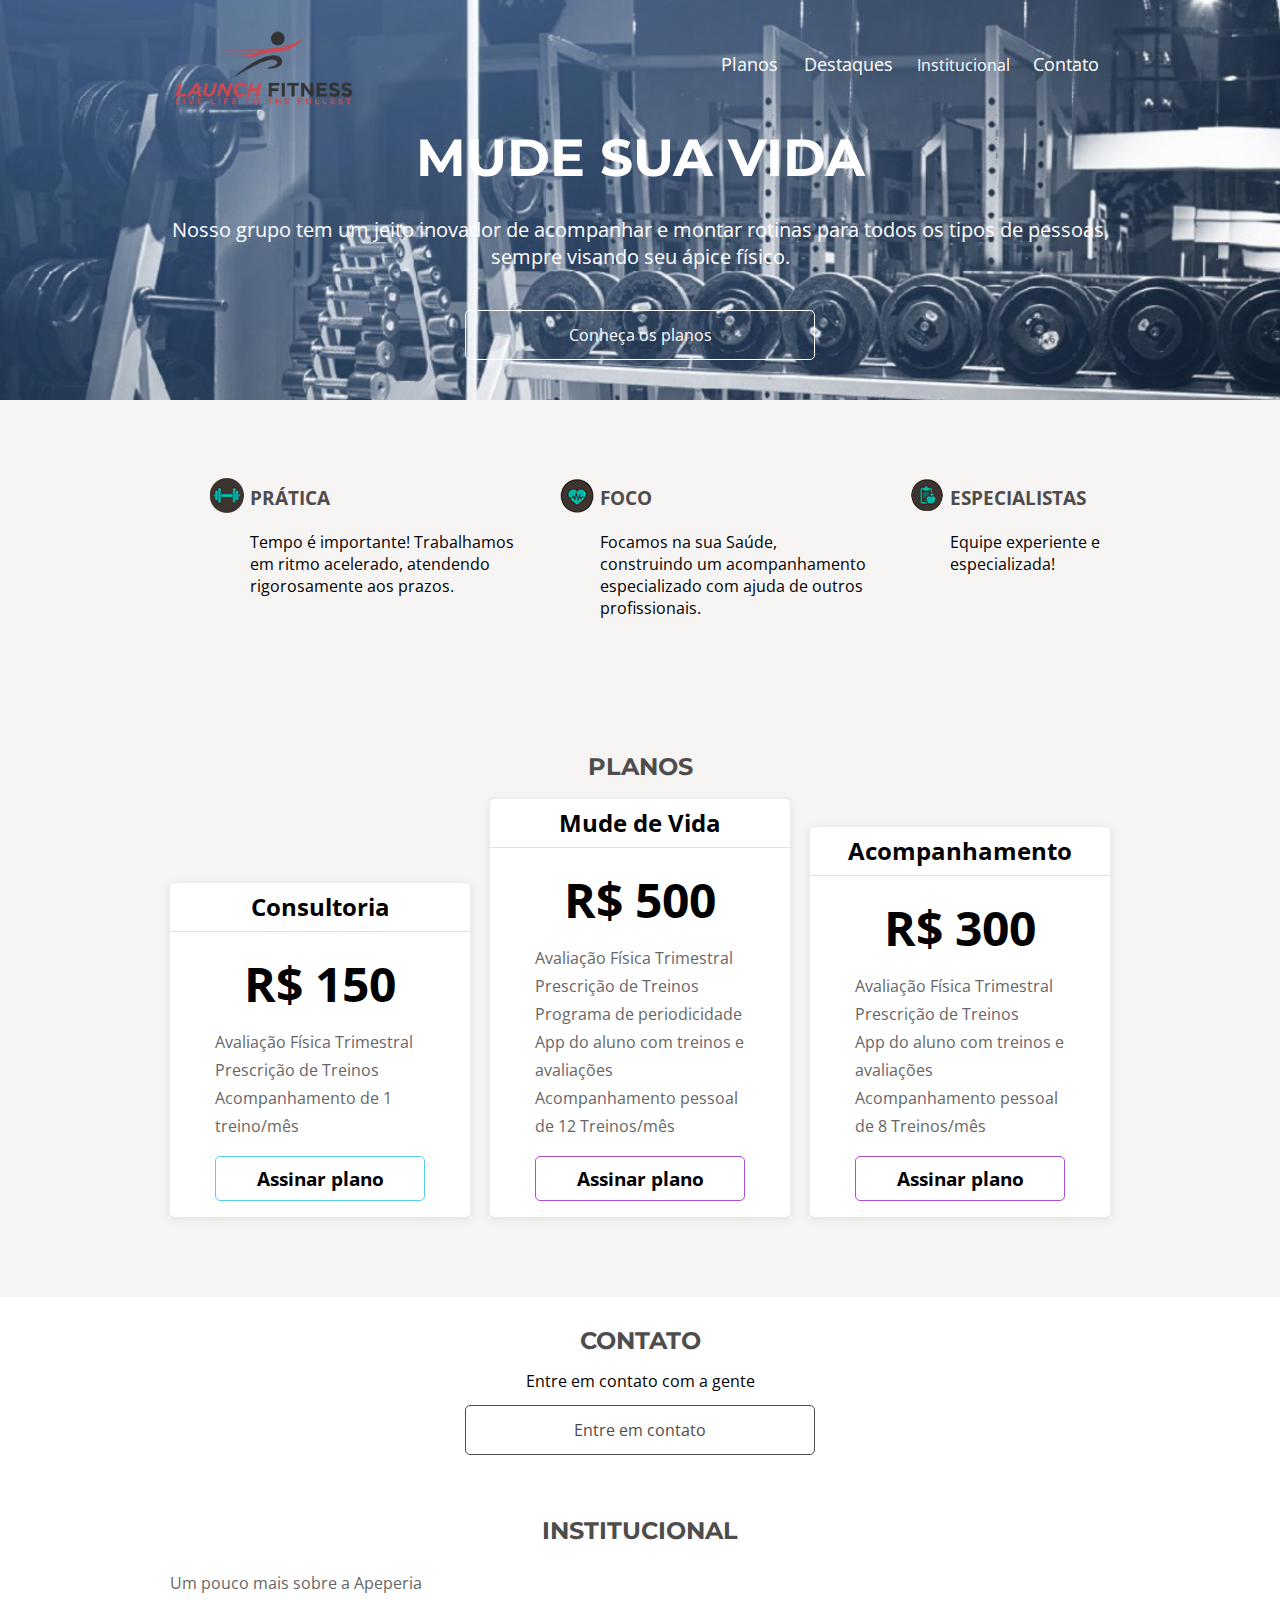
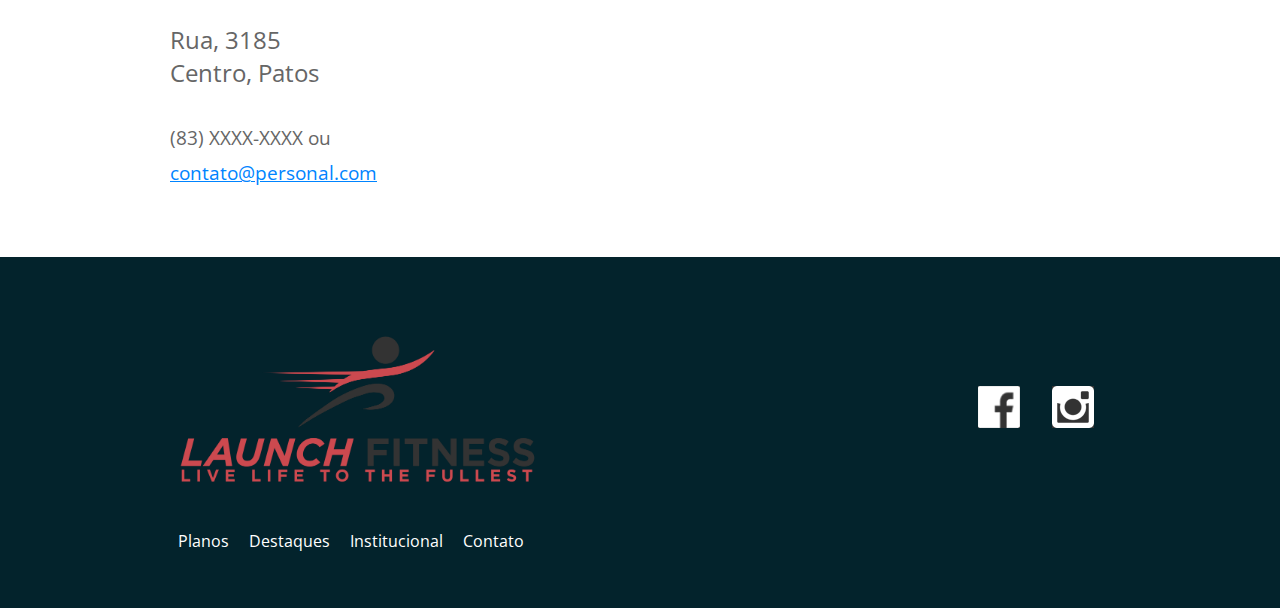
==== index.html @ 48c451fe "HTML e CSS finalizados" ====
<!DOCTYPE html>
<html>
    <head>
        <meta charset="UTF-8">
        <meta name="viewport" content="width=device-width initial-scale=1.0">
        <title>Home | Personal</title>
        <link rel="preconnect" href="https://fonts.googleapis.com">
        <link rel="preconnect" href="https://fonts.gstatic.com" crossorigin>
        <link href="https://fonts.googleapis.com/css2?family=Montserrat:wght@300;400;700&family=Open+Sans:wght@300;400;700&display=swap" rel="stylesheet">
        <link rel="stylesheet" href="css/reset.css">
        <link rel="stylesheet" href="css/base.css">
        <link rel="stylesheet" href="css/cabecalho.css">
        <link rel="stylesheet" href="css/chamada.css">
        <link rel="stylesheet" href="css/destaques.css">
        <link rel="stylesheet" href="css/diferenciais.css">
        <link rel="stylesheet" href="css/planos.css">
        <link rel="stylesheet" href="css/contato.css">
        <link rel="stylesheet" href="css/institucional.css">
        <link rel="stylesheet" href="css/rodape.css">
    </head>
    <body>
        <header class="cabecalho container">
            <img src="img/logo-personal.png" alt="Logo do personal" class="cabecalho_logo" width="50%">
            <nav class="cabecalho_navegacao">
                <ul>
                    <li class="cabecalho_link"><a href="#planos">Planos</a></li>
                    <li class="cabecalho_link"><a href="#destaques">Destaques</a></li>
                    <li class="rodape__link"><a href="#institucional">Institucional</a></li>
                    <li class="cabecalho_link"><a href="contato.html">Contato</a></li>
                </ul>
            </nav>
        </header>
        <main>
            <section class="chamada container">
                <h1 class="chamada_titulo">Mude Sua Vida</h1>
                <p class="chamada_texto">Nosso grupo tem um jeito inovador de acompanhar e montar rotinas para todos os tipos de pessoas, sempre visando seu ápice físico.</p>
                <a href="#planos" class="chamada_botao botao">Conheça os planos</a>
            </section>
            <section class="diferenciais container" id="destaques">
                <ul class="diferenciais__lista">
                    <li class="diferenciais__item diferenciais__item--tempo">
                        <h2 class="item__titulo">Prática</h2>
                        <p class="item__texto">Tempo é importante! Trabalhamos em ritmo acelerado, atendendo rigorosamente aos prazos.</p>
                    </li>
                    <li class="diferenciais__item diferenciais__item--foco">
                        <h2 class="item__titulo">Foco</h2>
                        <p class="item__texto">Focamos na sua Saúde, construindo um acompanhamento especializado com ajuda de outros profissionais.</p>
                    </li>
                    <li class="diferenciais__item diferenciais__item--especialistas">
                        <h2 class="item__titulo">Especialistas</h2>
                        <p class="item__texto">Equipe experiente e especializada!</p>
                    </li>
                </ul>
            </section>
            <section class="planos container" id="planos">
                <h2 class="planos__titulo">Planos</h2>
                <ul class="planos__cartoes">
                    <li class="cartao cartao--start">
                        <h3 class="cartao__titulo">Consultoria</h3>
                        <article class="cartao__conteudo">
                            <p class="cartao__preco"><em>R$ 150</em></p>
                            <p class="cartao__texto">Avaliação Física Trimestral</p>
                            <p class="cartao__texto">Prescrição de Treinos</p>
                            <p class="cartao__texto">Acompanhamento de 1 treino/mês</p>
                            <a href="plano.html" class="cartao__botao cartao__botao--start botao">Assinar plano</a>
                        </article>
                    </li>
                    <li class="cartao cartao--ultra">
                        <h3 class="cartao__titulo">Mude de Vida</h3>
                        <article class="cartao__conteudo">
                            <p class="cartao__preco"><em>R$ 500</em></p>
                            <p class="cartao__texto">Avaliação Física Trimestral</p>
                            <p class="cartao__texto">Prescrição de Treinos</p>
                            <p class="cartao__texto">Programa de periodicidade</p>
                            <p class="cartao__texto">App do aluno com treinos e avaliações</p>
                            <p class="cartao__texto">Acompanhamento pessoal de 12 Treinos/mês</p>
                            <a href="" class="cartao__botao cartao__botao--ultra botao">Assinar plano</a>
                        </article>
                    </li>
                    <li class="cartao cartao--mega">
                        <h3 class="cartao__titulo">Acompanhamento</h3>
                        <article class="cartao__conteudo">
                            <p class="cartao__preco"><em>R$ 300</em></p>
                            <p class="cartao__texto">Avaliação Física Trimestral</p>
                            <p class="cartao__texto">Prescrição de Treinos</p>
                            <p class="cartao__texto">App do aluno com treinos e avaliações</p>
                            <p class="cartao__texto">Acompanhamento pessoal de 8 Treinos/mês</p>
                            <a href="" class="cartao__botao cartao__botao--ultra botao">Assinar plano</a>
                        </article>
                    </li>
                </ul>
            </section>
            <section class="contato container">
                <h2 class="contato__titulo">Contato</h2>
                <p>Entre em contato com a gente</p>
                <a href="contato.html" class="contato__botao botao">Entre em contato</a>
            </section>
            <section class="institucional container" id="institucional">
                <h2 class="institucional__titulo">Institucional</h2>
                <div class="institucional__conteudo">
                    <div class="institcional__informacoes">
                        <p class="institucional__descricao">Um pouco mais sobre a Apeperia</p>
                        <adress class="institucional__endereco">
                        Rua, 3185 <br>
                        Centro, Patos
                            <article class="institucional__contato">
                                <p><a href="tel: +551155712751" class="institucional__contato--telefone">
                                    (83) XXXX-XXXX
                                </a>
                                ou
                                <a href="mailto: contato@personal.com" class="institucional__contato--email">
                                    contato@personal.com
                                </a></p>
                            </article>
                        </adress>
                    </div>
                    <iframe class="mapa" src="https://www.google.com/maps/embed?pb=!1m18!1m12!1m3!1d253428.8976467279!2d-37.488669004177865!3d-7.029666548838301!2m3!1f0!2f0!3f0!3m2!1i1024!2i768!4f13.1!3m3!1m2!1s0x7a58b244f63312d%3A0x2a2d9c1e6ebb677!2sPatos%20-%20PB!5e0!3m2!1spt-BR!2sbr!4v1646418276197!5m2!1spt-BR!2sbr"
                     height="250" style="border:0;" allowfullscreen="" loading="lazy"></iframe>
    
                </div>
            </section>
        </main>
        <footer class="rodape container">
            <img src="img/logo-personal.png" alt="Logo do personal" class="rodape__logo" width="40%">
            <ul class="rodape__social">
                <li><a href="#" class="rodape__midia"><img src="img/facebook.png" alt="Ícone do Facebook"></a></li>
                <li><a href="#" class="rodape__midia"><img src="img/instagram.png" alt="Ícone do Instagram"></a></li>
            </ul>
            <nav>
                <ul class="rodape__navegacao">
                    <li class="rodape__link"><a href="index.html #planos">Planos</a></li>
                    <li class="rodape__link"><a href="index.html #destaques">Destaques</a></li>
                    <li class="rodape__link"><a href="index.html #institucional">Institucional</a></li>
                    <li class="rodape__link"><a href="contato.html">Contato</a></li>
                </ul>
            </nav>
        </footer>
    </body>
</html>
---- css/base.css ----
:root{
    --branco: #FFF;
    --azul-claro: #DFE3E5;
    --vermelho-forte: #B72E2E;
    --cinza-escuro: #4F4C4C;
    --cinza-claro: #F7F4F4;
    --cinza-medio: #D9D9D9;
        
    --fonte-link: #0084FF;
    --fonte-cinza: #666;
    --borda-cabecalho-mobile: #103D4A;
    --bg-rodape: #03232c;
    --bg-chamada-mobile: #011f27;

    --planos-cartao-start: #56CCF2;
    --planos-cartao-ultra: #B04CD9;
    --planos-cartao-mega: #E33B3B;

    --montserrat: 'Montserrat', sans-serif;

}

body{
    font-family: 'Open Sans', sans-serif;
}

.container{
    padding-right: 6%;
    padding-left: 6%;
}

.botao{
    text-align: center;
    display: block;
    width: 100%;
    max-width: 350px;
    box-sizing: border-box;
    padding: 1rem 2rem;
    border: 1px solid var(--branco);
    border-radius: 5px;
}

@media screen and (min-width: 1024px) {
    .container {
        padding-left: calc((100% - 940px)/2);
        padding-right: calc((100% - 940px)/2);
    }
}
---- css/cabecalho.css ----
.cabecalho {
    color: var(--branco);

    width: 100%;

    box-sizing: border-box;

    display: flex;
    flex-direction: column;
    align-items: center;

    padding-top: .75rem;
    padding-bottom: .75rem;

    /* border-bottom: 1px solid var(--borda-cabecalho-mobile); */

    position: absolute;
}

.cabecalho_logo {
    margin-bottom: 1rem;
}

.cabecalho_navegacao {
    text-align: center;
}

.cabecalho_link {
    font-size: 1.1rem;

    display: inline-block;

    margin-right: .7rem;
    margin-bottom: 1.25rem;
    margin-left: .7rem;
}



@media screen and (min-width: 1024px) {
    .cabecalho{
        flex-direction: row;
        justify-content: space-between;
        border: none;
    }

    .cabecalho_logo{
        width: 20%;
    }

}
---- css/chamada.css ----
.chamada  {
    display: flex;
    flex-direction: column;
    align-items: center;

    color: var(--branco);
    text-align: center;
    
    background-color: var(--bg-chamada-mobile);

    padding-top: 12.25rem;
    padding-bottom: 2.5rem;
}

.chamada_titulo {
    font-family: 'Montserrat', serif;
    font-size: 2rem;
    font-weight: 700;
    text-transform: uppercase;

    margin-bottom: 1.5rem;
}

.chamada_texto {
    font-size: 1.25rem;
    line-height: normal;

    margin: 0 auto 2.5rem;
}

.chamada_botao {
    width: 100%;
}

@media screen and (min-width: 768px){
    .chamada__texto{
        max-width: 600px;
    }
}

@media screen and (min-width: 1024px) {

    .chamada{
        background-image: url(../img/cenario-fundo.jpg);
        background-size: cover;
        padding-top: 8.25rem;
    }
    
    .chamada_titulo{
        font-size: 3.25rem;
        margin-bottom: 2rem;
    }
    
}
---- css/destaques.css ----
.destaques{
    background-color: var(--azul-claro);
    padding-top: 2.5rem;
    padding-bottom: 2rem;
}

.destaques__titulo{
    color: var(--cinza-escuro);
    font-weight: 700;
    font-size: 1.5rem;
    font-family: var(--montserrat);
    text-transform: uppercase;
    text-align: center;
    margin-bottom: 2rem;
}

.destaques__painel{
    display: flex;
    flex-direction: column;
    align-items: center;
    margin-bottom: 2rem;
}

.destaques__painel-imagem{
    width: 100vw;
    max-width: 600px;
    box-shadow: 0 2px 10px 5px #00000020;

    margin-bottom: .5rem ;
}

.destaques__painel-texto{
    font-weight: 700;
    font-size: 1.2rem;
    line-height: normal;
}

.destaques__botao{
    color: var(--vermelho-forte);
    border-color: var(--vermelho-forte);
    margin: 0 auto;
}
---- css/diferenciais.css ----
.diferenciais {
    padding-top: 3.5rem;
    padding-bottom: 3.5rem;
}

.diferenciais__lista {
    display: flex;
 }

.diferenciais__item {
    max-width: 350px;

    box-sizing: border-box;
    background-repeat: no-repeat;
    background-position: top 1.25rem left 2.5rem;

    padding: 2rem 0 2rem 5rem;
}

.diferenciais__item--tempo{
    background-image: url(../img/peso.png);
}

.diferenciais__item--foco{
    background-image: url(../img/coração.png);
}

.diferenciais__item--especialistas{
    background-image: url(../img/ficha.png);
}

.item__titulo {
    color: var(--cinza-escuro);
    font-weight: 700;
    font-size: 1.2rem;
    text-transform: uppercase;

    margin-bottom: 1.5rem;
}

.item__texto {
    line-height: normal;
}

@media screen and (min-width: 1024px) {

    .diferenciais{
        background-color: var( --cinza-claro);
    }
    
}

@media screen and (max-width: 1024px) {

    .diferenciais__lista {
        display: flex;
        flex-wrap: wrap;
        justify-content: space-evenly;
    }
    
}
---- css/planos.css ----
.planos {
    background-color: var(--cinza-claro);
    
    padding-top: 3rem;
    padding-bottom: 3rem;
}

.planos__titulo {
    color: var(--cinza-escuro);
    font-weight: 700;
    font-size: 1.5rem;
    font-family: var(--montserrat);
    text-transform: uppercase;
    text-align: center;

    margin-bottom: 1.25rem;
}

.planos__cartoes {
    display: flex;
    flex-direction: column;
    align-items: center;
}

.cartao {
    display: flex;
    flex-direction: column;

    background-color: var(--branco);

    width: 100%;
    max-width: 300px;

    margin-bottom: 2rem;

    border-radius: 5px;
    box-shadow: 0 2px 10px 2px #00000010;
}

.cartao__titulo {
    font-weight: 700;
    font-size: 1.5rem;
    text-align: center;

    padding: .75rem 0;

    margin-bottom: .5rem;

    border-bottom: 1px solid var(--azul-claro);
}

.cartao__conteudo {
    padding: 0 15%;
}

.cartao__preco {
    font-weight: 700;
    font-size: 3rem;
    text-align: center;

    margin-top: 1.25rem;
    margin-bottom: 1.25rem;
}

.cartao__texto {
    color: var(--fonte-cinza);
    line-height: 28px;
}

.cartao__botao {
    font-size: 1.2rem;
    font-weight: 700;

    width: 100%;

    align-self: center;

    padding: .75rem 2rem;

    margin-top: 1rem;
    margin-bottom: 1rem;
}

.cartao-start {
    color: var(--planos-cartao-start);
}

.cartao-ultra {
    color: var(--planos-cartao-ultra);
}

.cartao-mega {
    color: var(--planos-cartao-mega);
}

.cartao__botao--start {
    border-color: var(--planos-cartao-start);
}

.cartao__botao--ultra {
    border-color: var(--planos-cartao-ultra);
}

.cartao__botao--mega {
    border-color: var(--planos-cartao-mega);
}

@media screen and (min-width: 768px) {
    .cartao{
        max-width: 400px;
    }
}

@media screen and (min-width: 1024px) {
    .planos__cartoes {
        flex-direction: row;
        justify-content: space-between;
        align-items: flex-end;
    }

    .cartao {
        max-width: 300px;
    }
}
---- css/contato.css ----
.contato {
    display: flex;
    flex-direction: column;
    align-items: center;

    text-align: center;

    padding-top: 2rem;
    padding-bottom: 2rem;
}

.contato__titulo {
    color: var(--cinza-escuro);
    font-weight: 700;
    font-size: 1.5rem;
    font-family: var(--montserrat);
    text-transform: uppercase;
    text-align: center;

    margin-bottom: 1.25rem;
}

.contato__botao {
    color: var(--cinza-escuro);

    border-color: var(--cinza-escuro);

    margin-top: 1rem;
}

.mapa{
    width:600px
   }

@media screen and (max-width: 1024px) {

   .mapa{
    width:350px
   }
    
}
---- css/institucional.css ----
.institucional {
    display: flex;
    flex-direction: column;
    align-items: center;

    color: var(--fonte-cinza);
    text-align: center;

    padding-top: 2rem;
    padding-bottom: 2rem;
}

.institucional__titulo {
    color: var(--cinza-escuro);
    font-weight: 700;
    font-size: 1.5rem;
    font-family: var(--montserrat);
    text-transform: uppercase;
    text-align: center;

    margin-bottom: 2rem;
}

.institucional__descricao {
    margin-bottom: 2rem;
}

.institucional__endereco {
    font-size: 1.5rem;
    line-height: normal;

    margin-bottom: 2rem;
}

.institucional__contato {
    font-size: 1.2rem;
    line-height: 1.8;

    margin-top: 2rem;
}

.institucional__contato--telefone {
    line-height: normal;
}

.institucional__contato--email {
    color: var(--fonte-link);
    text-decoration: underline;
    display: block;
}

.institucional__video {
    width: 100vw;
}

@media screen and (min-width: 768px) {
    .institucional__contato--email{
        display: inline-block;
    }

    .institucional__video{
        width: 100%;
    }
}

@media screen and (min-width: 1024px) {
    .institucional__conteudo {
        width: 100%;

        display: flex;
        justify-content: space-between;

        text-align: left;
    }

    .institucional__video {
        align-self: flex-end;

        width: 375px;
    }

    .institucional__contato-email {
        display: block;
    }
}
---- css/rodape.css ----
.rodape {
    display: flex;
    flex-direction: column;
    align-items: center;

    background-color: var(--bg-rodape);

    padding-top: 2.5rem;
    padding-bottom: 2rem;
}

.rodape__social {
    display: flex;
}

.rodape__midia {
    display: block;

    width: 42px;
    height: 42px;

    margin: 2rem 1rem;
}

.rodape__navegacao {
    color: var(--branco);
    text-align: center;
    line-height: 3;
}


.rodape__link {
    display: inline-block;

    margin: 0 .5rem .7rem;
}

@media screen and (min-width: 1024px) {
    .rodape {
        flex-direction: row;
        flex-wrap: wrap;
        justify-content: space-between;
    }

    .rodape__navegacao {
        text-align: left;

        min-width: 600px;
    }
}
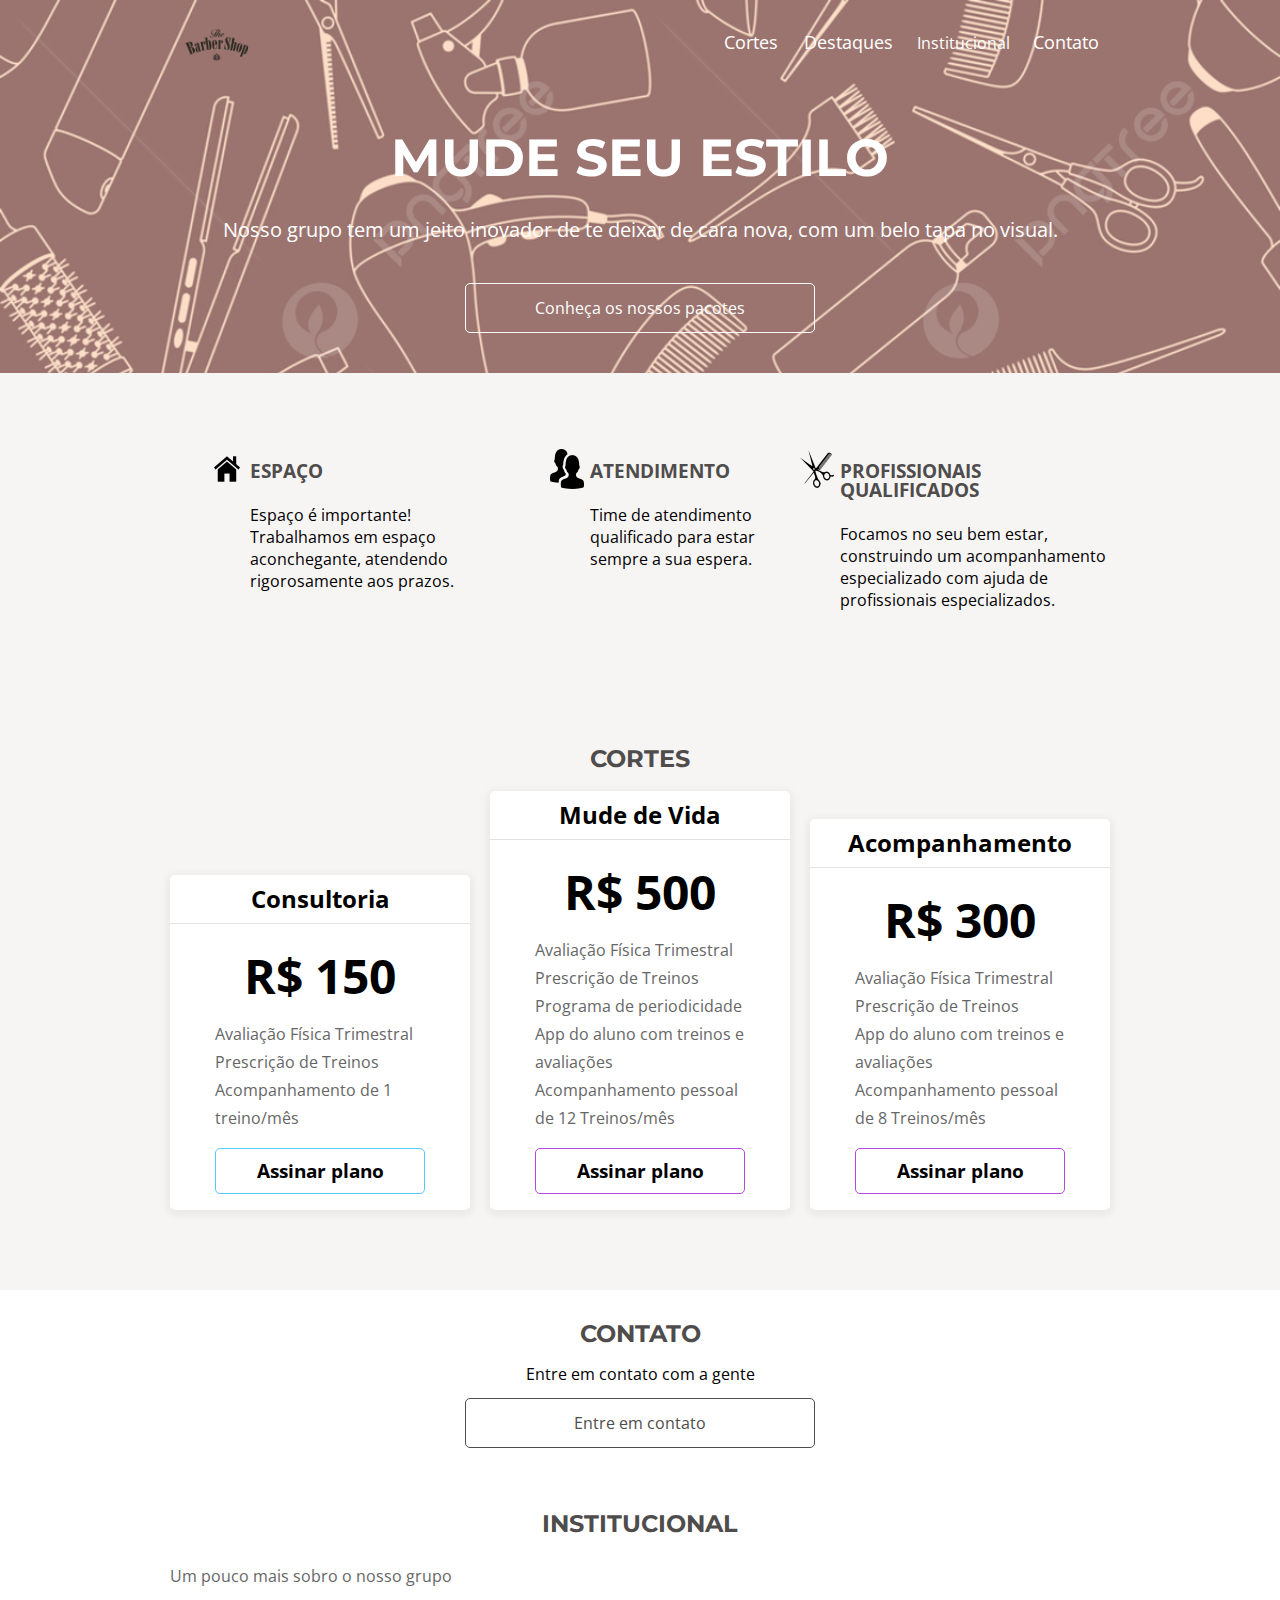
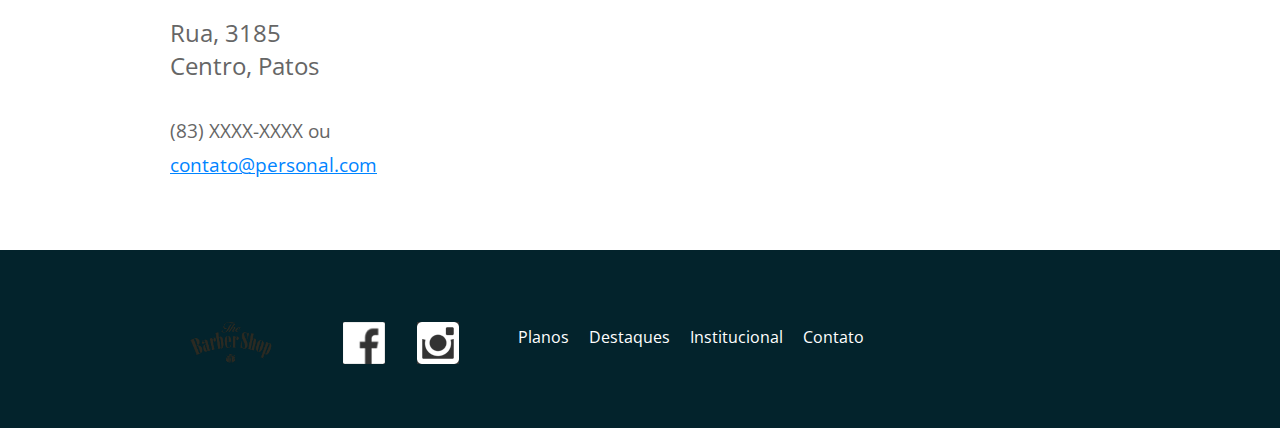
==== commit 4add61f9: "trocando logo" ====
--- a/index.html
+++ b/index.html
@@ -3,7 +3,7 @@
     <head>
         <meta charset="UTF-8">
         <meta name="viewport" content="width=device-width initial-scale=1.0">
-        <title>Home | Personal</title>
+        <title>Home | Barbearia</title>
         <link rel="preconnect" href="https://fonts.googleapis.com">
         <link rel="preconnect" href="https://fonts.gstatic.com" crossorigin>
         <link href="https://fonts.googleapis.com/css2?family=Montserrat:wght@300;400;700&family=Open+Sans:wght@300;400;700&display=swap" rel="stylesheet">
@@ -20,10 +20,10 @@
     </head>
     <body>
         <header class="cabecalho container">
-            <img src="img/logo-personal.png" alt="Logo do personal" class="cabecalho_logo" width="50%">
+            <img src="img/logo2.png" alt="Logo Barbearia" class="cabecalho_logo" width="40%">
             <nav class="cabecalho_navegacao">
                 <ul>
-                    <li class="cabecalho_link"><a href="#planos">Planos</a></li>
+                    <li class="cabecalho_link"><a href="#cortes">Cortes</a></li>
                     <li class="cabecalho_link"><a href="#destaques">Destaques</a></li>
                     <li class="rodape__link"><a href="#institucional">Institucional</a></li>
                     <li class="cabecalho_link"><a href="contato.html">Contato</a></li>
@@ -32,28 +32,28 @@
         </header>
         <main>
             <section class="chamada container">
-                <h1 class="chamada_titulo">Mude Sua Vida</h1>
-                <p class="chamada_texto">Nosso grupo tem um jeito inovador de acompanhar e montar rotinas para todos os tipos de pessoas, sempre visando seu ápice físico.</p>
-                <a href="#planos" class="chamada_botao botao">Conheça os planos</a>
+                <h1 class="chamada_titulo">Mude Seu Estilo</h1>
+                <p class="chamada_texto">Nosso grupo tem um jeito inovador de te deixar de cara nova, com um belo tapa no visual.</p>
+                <a href="#cortes" class="chamada_botao botao">Conheça os nossos pacotes</a>
             </section>
             <section class="diferenciais container" id="destaques">
                 <ul class="diferenciais__lista">
-                    <li class="diferenciais__item diferenciais__item--tempo">
-                        <h2 class="item__titulo">Prática</h2>
-                        <p class="item__texto">Tempo é importante! Trabalhamos em ritmo acelerado, atendendo rigorosamente aos prazos.</p>
+                    <li class="diferenciais__item diferenciais__item--espaco">
+                        <h2 class="item__titulo">Espaço</h2>
+                        <p class="item__texto">Espaço é importante! Trabalhamos em espaço aconchegante, atendendo rigorosamente aos prazos.</p>
                     </li>
-                    <li class="diferenciais__item diferenciais__item--foco">
-                        <h2 class="item__titulo">Foco</h2>
-                        <p class="item__texto">Focamos na sua Saúde, construindo um acompanhamento especializado com ajuda de outros profissionais.</p>
+                    <li class="diferenciais__item diferenciais__item--atendimento">
+                        <h2 class="item__titulo">Atendimento</h2>
+                        <p class="item__texto">Time de atendimento qualificado para estar sempre a sua espera.</p>
                     </li>
                     <li class="diferenciais__item diferenciais__item--especialistas">
-                        <h2 class="item__titulo">Especialistas</h2>
-                        <p class="item__texto">Equipe experiente e especializada!</p>
+                        <h2 class="item__titulo">Profissionais Qualificados</h2>
+                        <p class="item__texto">Focamos no seu bem estar, construindo um acompanhamento especializado com ajuda de profissionais especializados.</p>
                     </li>
                 </ul>
             </section>
-            <section class="planos container" id="planos">
-                <h2 class="planos__titulo">Planos</h2>
+            <section class="planos container" id="cortes">
+                <h2 class="planos__titulo">Cortes</h2>
                 <ul class="planos__cartoes">
                     <li class="cartao cartao--start">
                         <h3 class="cartao__titulo">Consultoria</h3>
@@ -99,7 +99,7 @@
                 <h2 class="institucional__titulo">Institucional</h2>
                 <div class="institucional__conteudo">
                     <div class="institcional__informacoes">
-                        <p class="institucional__descricao">Um pouco mais sobre a Apeperia</p>
+                        <p class="institucional__descricao">Um pouco mais sobro o nosso grupo</p>
                         <adress class="institucional__endereco">
                         Rua, 3185 <br>
                         Centro, Patos
@@ -121,7 +121,7 @@
             </section>
         </main>
         <footer class="rodape container">
-            <img src="img/logo-personal.png" alt="Logo do personal" class="rodape__logo" width="40%">
+            <img src="img/logo2.png" alt="Logo do personal" class="rodape__logo" width="13%">
             <ul class="rodape__social">
                 <li><a href="#" class="rodape__midia"><img src="img/facebook.png" alt="Ícone do Facebook"></a></li>
                 <li><a href="#" class="rodape__midia"><img src="img/instagram.png" alt="Ícone do Instagram"></a></li>
--- a/css/cabecalho.css
+++ b/css/cabecalho.css
@@ -45,7 +45,7 @@
     }
 
     .cabecalho_logo{
-        width: 20%;
+        width: 10%;
     }
 
 }
--- a/css/diferenciais.css
+++ b/css/diferenciais.css
@@ -17,16 +17,16 @@
     padding: 2rem 0 2rem 5rem;
 }
 
-.diferenciais__item--tempo{
-    background-image: url(../img/peso.png);
+.diferenciais__item--espaco{
+    background-image: url(../img/espaço.png);
 }
 
-.diferenciais__item--foco{
-    background-image: url(../img/coração.png);
+.diferenciais__item--atendimento{
+    background-image: url(../img/atendimento.png);
 }
 
 .diferenciais__item--especialistas{
-    background-image: url(../img/ficha.png);
+    background-image: url(../img/tesoura.png);
 }
 
 .item__titulo {
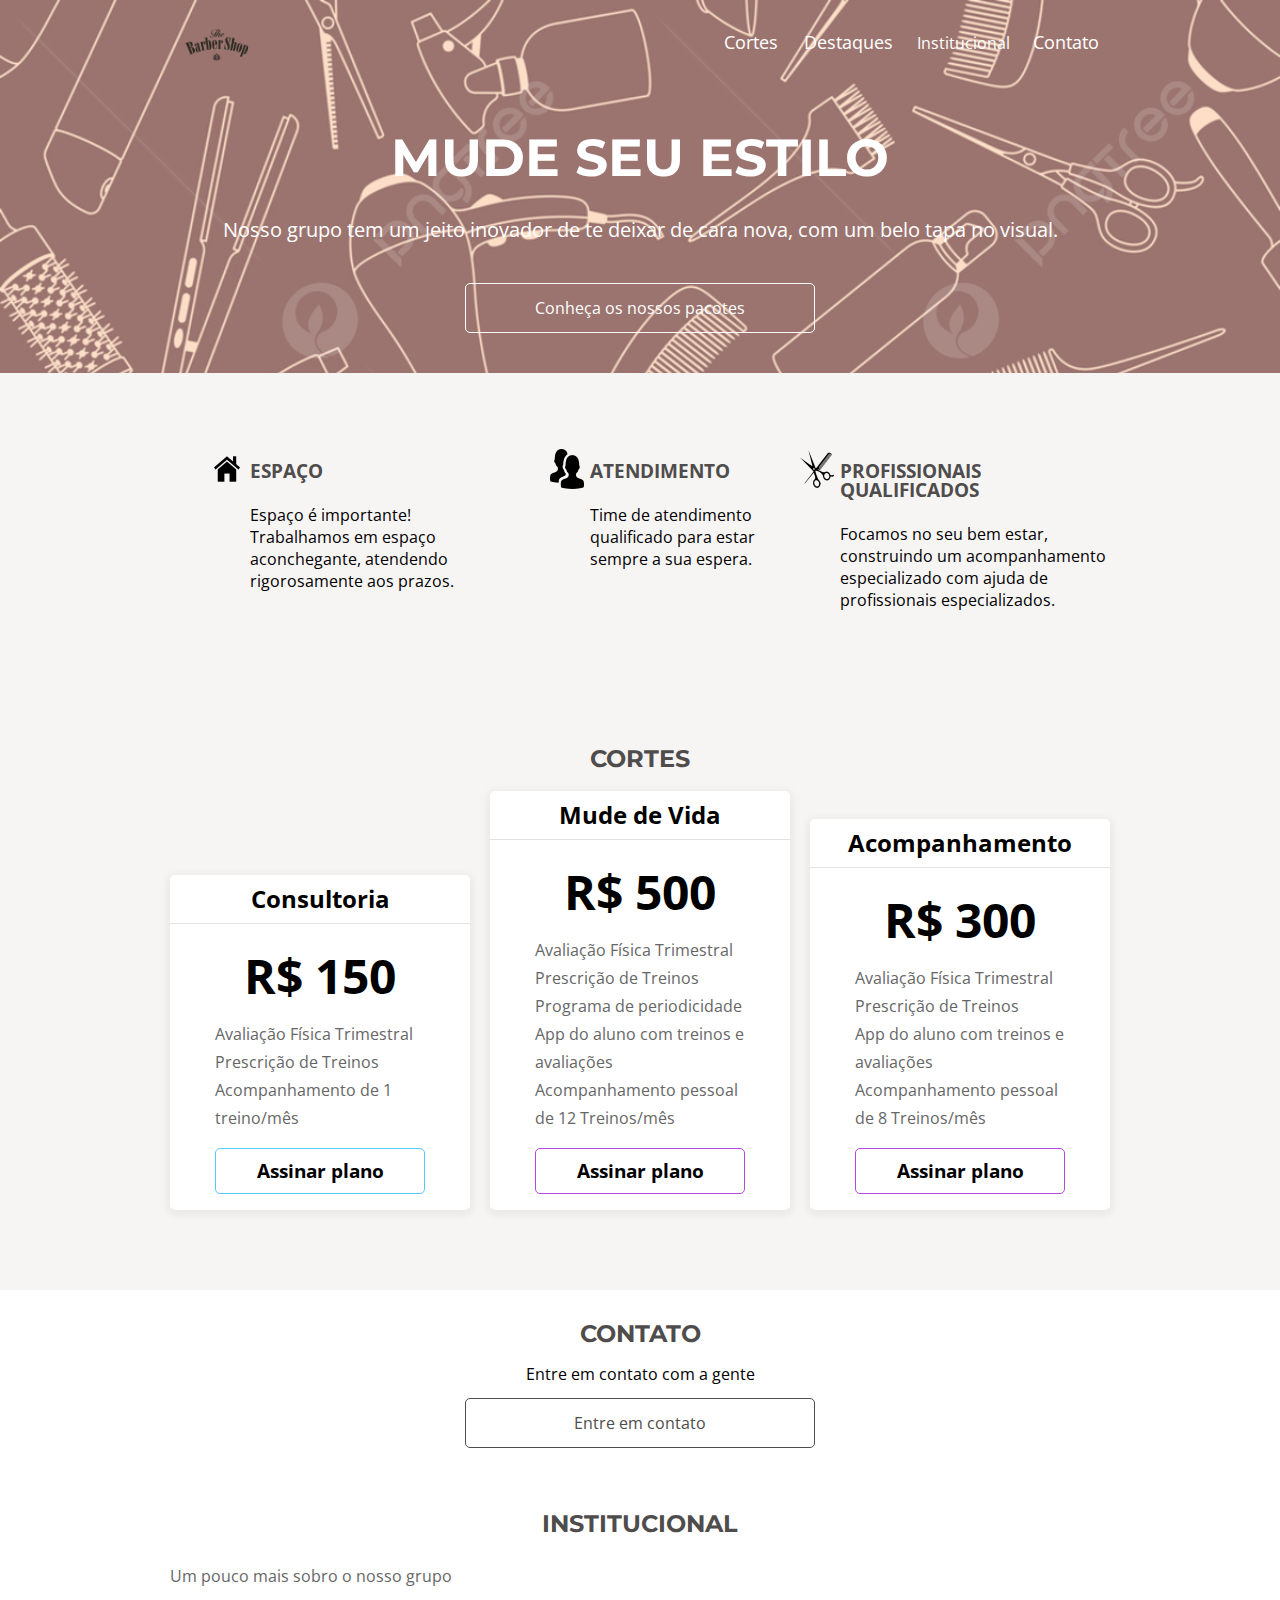
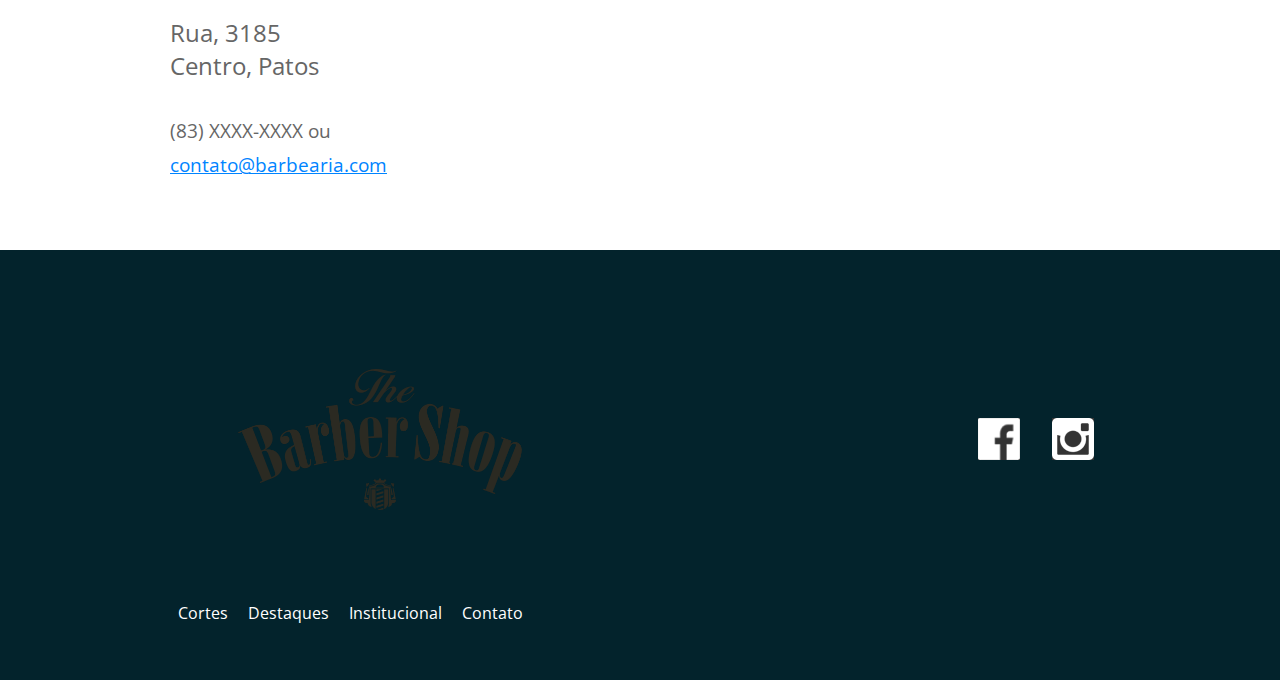
==== commit ceb58d1e: "cores" ====
--- a/index.html
+++ b/index.html
@@ -20,7 +20,7 @@
     </head>
     <body>
         <header class="cabecalho container">
-            <img src="img/logo2.png" alt="Logo Barbearia" class="cabecalho_logo" width="40%">
+            <img src="img/logo2.png" alt="Logo Barbearia" class="cabecalho_logo" >
             <nav class="cabecalho_navegacao">
                 <ul>
                     <li class="cabecalho_link"><a href="#cortes">Cortes</a></li>
@@ -108,8 +108,8 @@
                                     (83) XXXX-XXXX
                                 </a>
                                 ou
-                                <a href="mailto: contato@personal.com" class="institucional__contato--email">
-                                    contato@personal.com
+                                <a href="mailto: contato@barbearia.com" class="institucional__contato--email">
+                                    contato@barbearia.com
                                 </a></p>
                             </article>
                         </adress>
@@ -121,16 +121,16 @@
             </section>
         </main>
         <footer class="rodape container">
-            <img src="img/logo2.png" alt="Logo do personal" class="rodape__logo" width="13%">
+            <img src="img/logo2.png" alt="Logo" class="rodape__logo" width="45%">
             <ul class="rodape__social">
                 <li><a href="#" class="rodape__midia"><img src="img/facebook.png" alt="Ícone do Facebook"></a></li>
                 <li><a href="#" class="rodape__midia"><img src="img/instagram.png" alt="Ícone do Instagram"></a></li>
             </ul>
             <nav>
                 <ul class="rodape__navegacao">
-                    <li class="rodape__link"><a href="index.html #planos">Planos</a></li>
-                    <li class="rodape__link"><a href="index.html #destaques">Destaques</a></li>
-                    <li class="rodape__link"><a href="index.html #institucional">Institucional</a></li>
+                    <li class="rodape__link"><a href="#cortes">Cortes</a></li>
+                    <li class="rodape__link"><a href="#destaques">Destaques</a></li>
+                    <li class="rodape__link"><a href="#institucional">Institucional</a></li>
                     <li class="rodape__link"><a href="contato.html">Contato</a></li>
                 </ul>
             </nav>
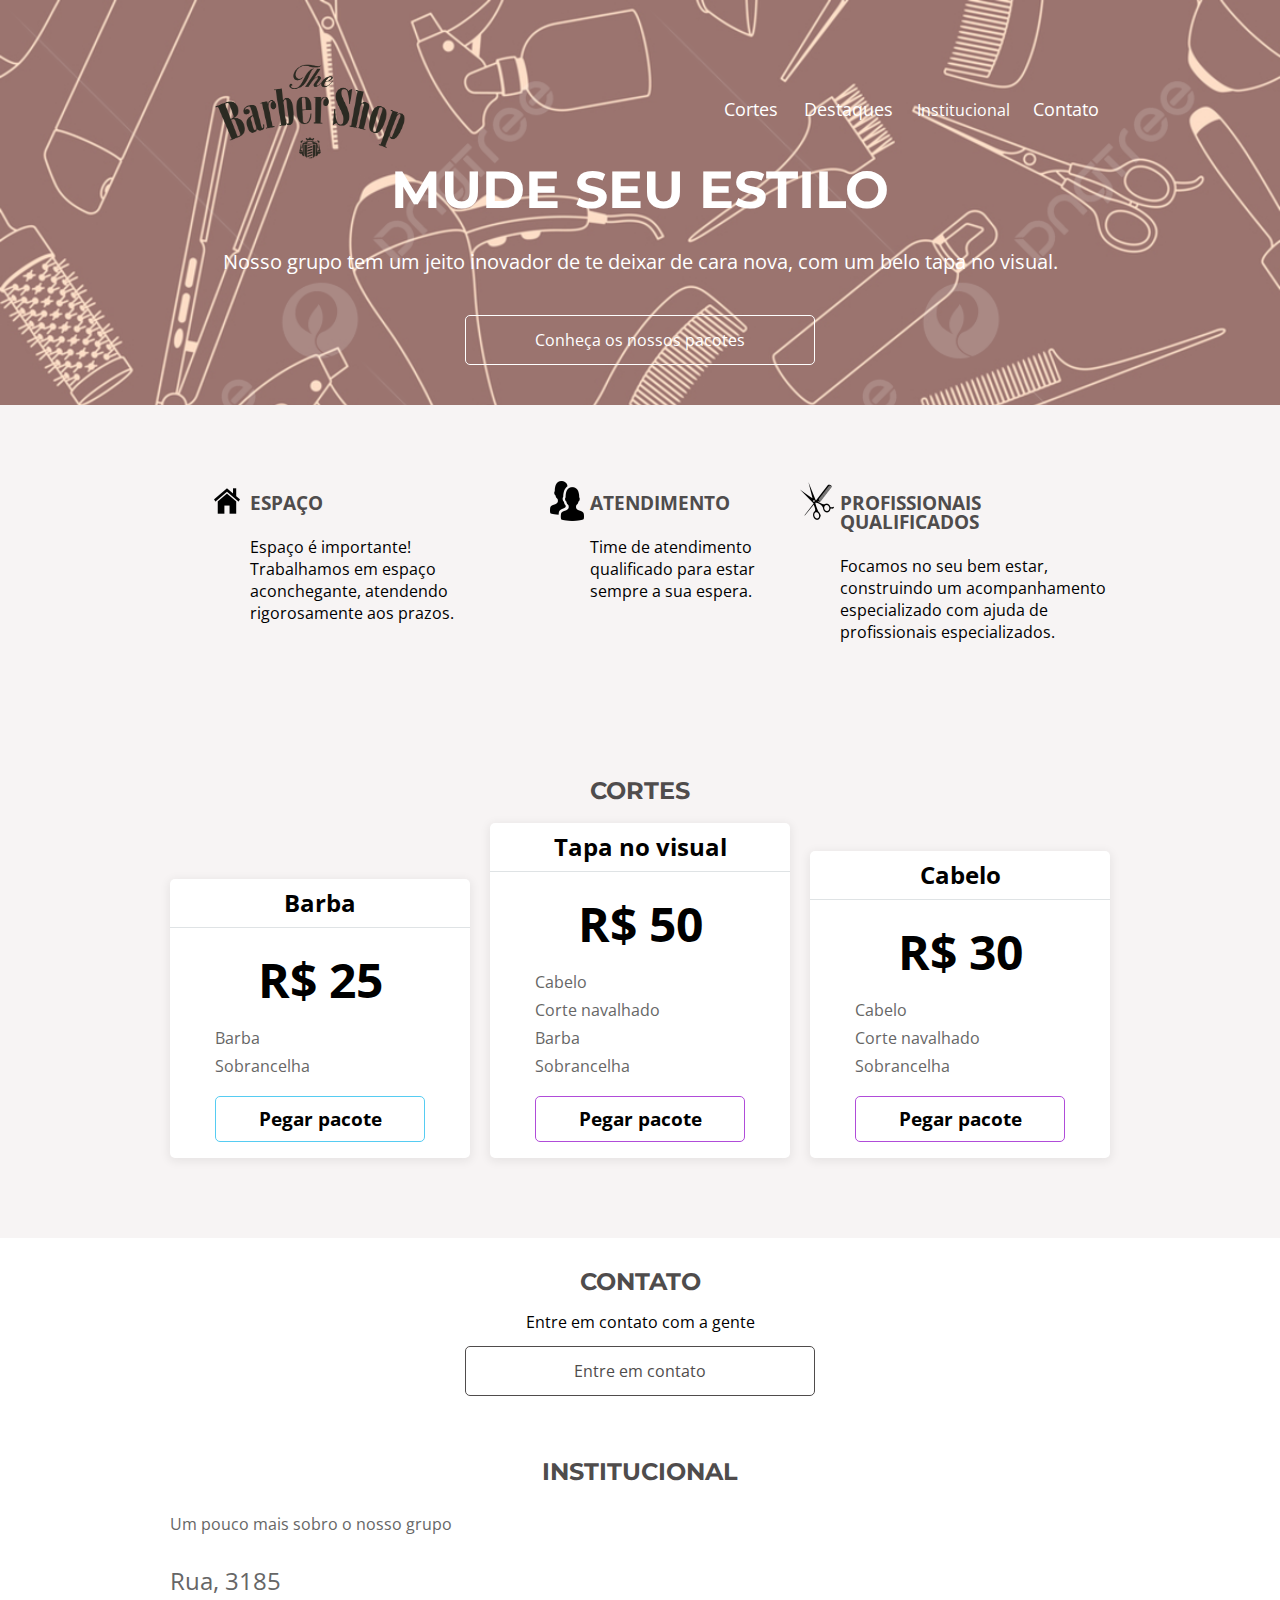
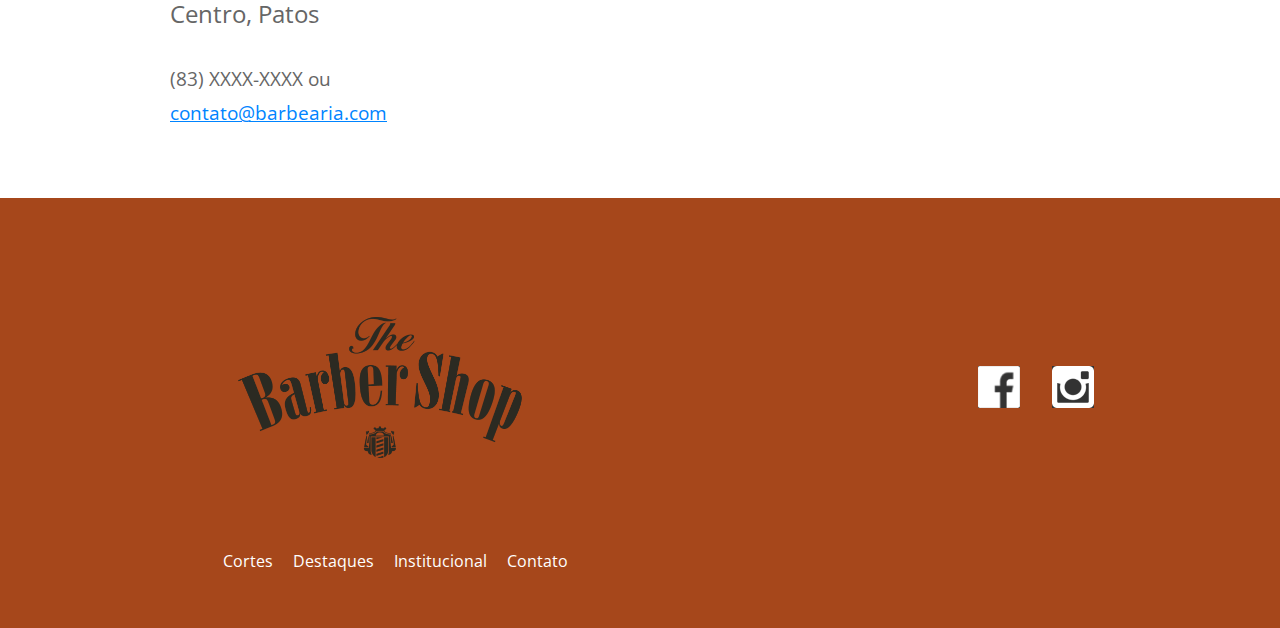
==== commit a14438fc: "cortes cartao" ====
--- a/index.html
+++ b/index.html
@@ -56,36 +56,33 @@
                 <h2 class="planos__titulo">Cortes</h2>
                 <ul class="planos__cartoes">
                     <li class="cartao cartao--start">
-                        <h3 class="cartao__titulo">Consultoria</h3>
+                        <h3 class="cartao__titulo">Barba</h3>
                         <article class="cartao__conteudo">
-                            <p class="cartao__preco"><em>R$ 150</em></p>
-                            <p class="cartao__texto">Avaliação Física Trimestral</p>
-                            <p class="cartao__texto">Prescrição de Treinos</p>
-                            <p class="cartao__texto">Acompanhamento de 1 treino/mês</p>
-                            <a href="plano.html" class="cartao__botao cartao__botao--start botao">Assinar plano</a>
+                            <p class="cartao__preco"><em>R$ 25</em></p>
+                            <p class="cartao__texto">Barba</p>
+                            <p class="cartao__texto">Sobrancelha</p>
+                            <a href="plano.html" class="cartao__botao cartao__botao--start botao">Pegar pacote</a>
                         </article>
                     </li>
                     <li class="cartao cartao--ultra">
-                        <h3 class="cartao__titulo">Mude de Vida</h3>
+                        <h3 class="cartao__titulo">Tapa no visual</h3>
                         <article class="cartao__conteudo">
-                            <p class="cartao__preco"><em>R$ 500</em></p>
-                            <p class="cartao__texto">Avaliação Física Trimestral</p>
-                            <p class="cartao__texto">Prescrição de Treinos</p>
-                            <p class="cartao__texto">Programa de periodicidade</p>
-                            <p class="cartao__texto">App do aluno com treinos e avaliações</p>
-                            <p class="cartao__texto">Acompanhamento pessoal de 12 Treinos/mês</p>
-                            <a href="" class="cartao__botao cartao__botao--ultra botao">Assinar plano</a>
+                            <p class="cartao__preco"><em>R$ 50</em></p>
+                            <p class="cartao__texto">Cabelo</p>
+                            <p class="cartao__texto">Corte navalhado</p>
+                            <p class="cartao__texto">Barba</p>
+                            <p class="cartao__texto">Sobrancelha</p>
+                            <a href="" class="cartao__botao cartao__botao--ultra botao">Pegar pacote</a>
                         </article>
                     </li>
                     <li class="cartao cartao--mega">
-                        <h3 class="cartao__titulo">Acompanhamento</h3>
+                        <h3 class="cartao__titulo">Cabelo</h3>
                         <article class="cartao__conteudo">
-                            <p class="cartao__preco"><em>R$ 300</em></p>
-                            <p class="cartao__texto">Avaliação Física Trimestral</p>
-                            <p class="cartao__texto">Prescrição de Treinos</p>
-                            <p class="cartao__texto">App do aluno com treinos e avaliações</p>
-                            <p class="cartao__texto">Acompanhamento pessoal de 8 Treinos/mês</p>
-                            <a href="" class="cartao__botao cartao__botao--ultra botao">Assinar plano</a>
+                            <p class="cartao__preco"><em>R$ 30</em></p>
+                            <p class="cartao__texto">Cabelo</p>
+                            <p class="cartao__texto">Corte navalhado</p>
+                            <p class="cartao__texto">Sobrancelha</p>
+                            <a href="" class="cartao__botao cartao__botao--ultra botao">Pegar pacote</a>
                         </article>
                     </li>
                 </ul>
--- a/css/base.css
+++ b/css/base.css
@@ -9,8 +9,8 @@
     --fonte-link: #0084FF;
     --fonte-cinza: #666;
     --borda-cabecalho-mobile: #103D4A;
-    --bg-rodape: #03232c;
-    --bg-chamada-mobile: #011f27;
+    --bg-rodape: #a6471b;
+    --bg-chamada-mobile: #e27f3c;
 
     --planos-cartao-start: #56CCF2;
     --planos-cartao-ultra: #B04CD9;
--- a/css/cabecalho.css
+++ b/css/cabecalho.css
@@ -18,7 +18,7 @@
 }
 
 .cabecalho_logo {
-    margin-bottom: 1rem;
+    margin-bottom: 1em;
 }
 
 .cabecalho_navegacao {
@@ -45,7 +45,7 @@
     }
 
     .cabecalho_logo{
-        width: 10%;
+        width: 30%;
     }
 
 }
--- a/css/chamada.css
+++ b/css/chamada.css
@@ -10,6 +10,7 @@
 
     padding-top: 12.25rem;
     padding-bottom: 2.5rem;
+
 }
 
 .chamada_titulo {
@@ -18,6 +19,7 @@
     font-weight: 700;
     text-transform: uppercase;
 
+    margin-top: 2rem;
     margin-bottom: 1.5rem;
 }
 
--- a/css/rodape.css
+++ b/css/rodape.css
@@ -26,6 +26,7 @@
     color: var(--branco);
     text-align: center;
     line-height: 3;
+    margin-left: 45px;
 }
 
 
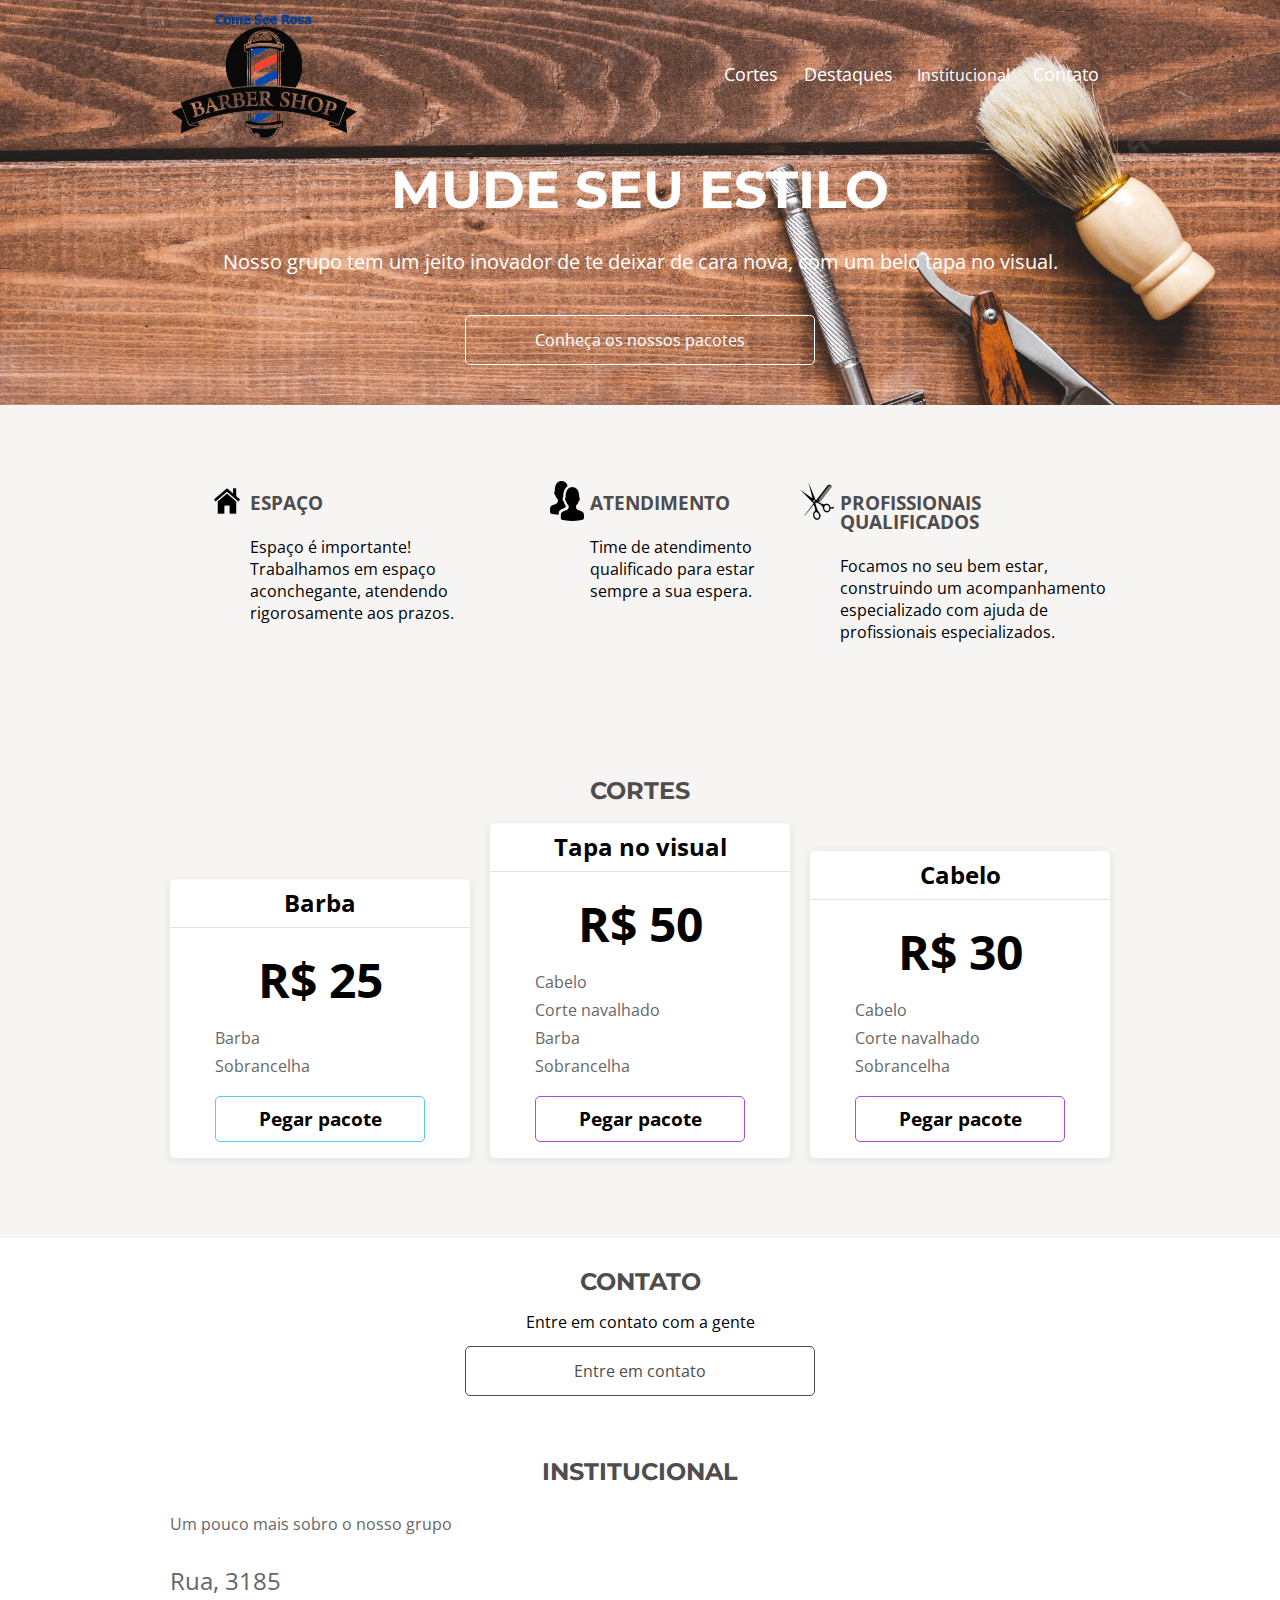
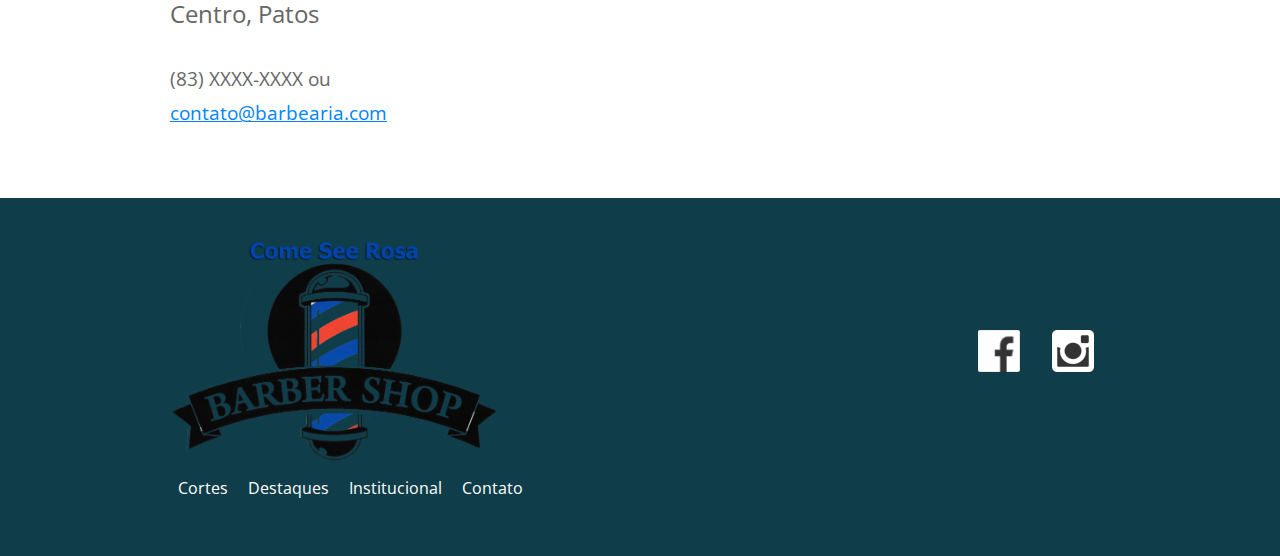
==== commit d3938103: "fundos e cores" ====
--- a/index.html
+++ b/index.html
@@ -118,7 +118,7 @@
             </section>
         </main>
         <footer class="rodape container">
-            <img src="img/logo2.png" alt="Logo" class="rodape__logo" width="45%">
+            <img src="img/logo2.png" alt="Logo" class="rodape__logo" width="35%">
             <ul class="rodape__social">
                 <li><a href="#" class="rodape__midia"><img src="img/facebook.png" alt="Ícone do Facebook"></a></li>
                 <li><a href="#" class="rodape__midia"><img src="img/instagram.png" alt="Ícone do Instagram"></a></li>
--- a/css/base.css
+++ b/css/base.css
@@ -9,8 +9,8 @@
     --fonte-link: #0084FF;
     --fonte-cinza: #666;
     --borda-cabecalho-mobile: #103D4A;
-    --bg-rodape: #a6471b;
-    --bg-chamada-mobile: #e27f3c;
+    --bg-rodape: #103D4A;
+    --bg-chamada-mobile: #103D4A;
 
     --planos-cartao-start: #56CCF2;
     --planos-cartao-ultra: #B04CD9;
--- a/css/cabecalho.css
+++ b/css/cabecalho.css
@@ -19,6 +19,7 @@
 
 .cabecalho_logo {
     margin-bottom: 1em;
+    width: 50%;
 }
 
 .cabecalho_navegacao {
@@ -45,7 +46,7 @@
     }
 
     .cabecalho_logo{
-        width: 30%;
+        width: 20%;
     }
 
 }
--- a/css/chamada.css
+++ b/css/chamada.css
@@ -10,6 +10,8 @@
 
     padding-top: 12.25rem;
     padding-bottom: 2.5rem;
+
+    
 
 }
 
--- a/css/rodape.css
+++ b/css/rodape.css
@@ -26,7 +26,7 @@
     color: var(--branco);
     text-align: center;
     line-height: 3;
-    margin-left: 45px;
+    
 }
 
 
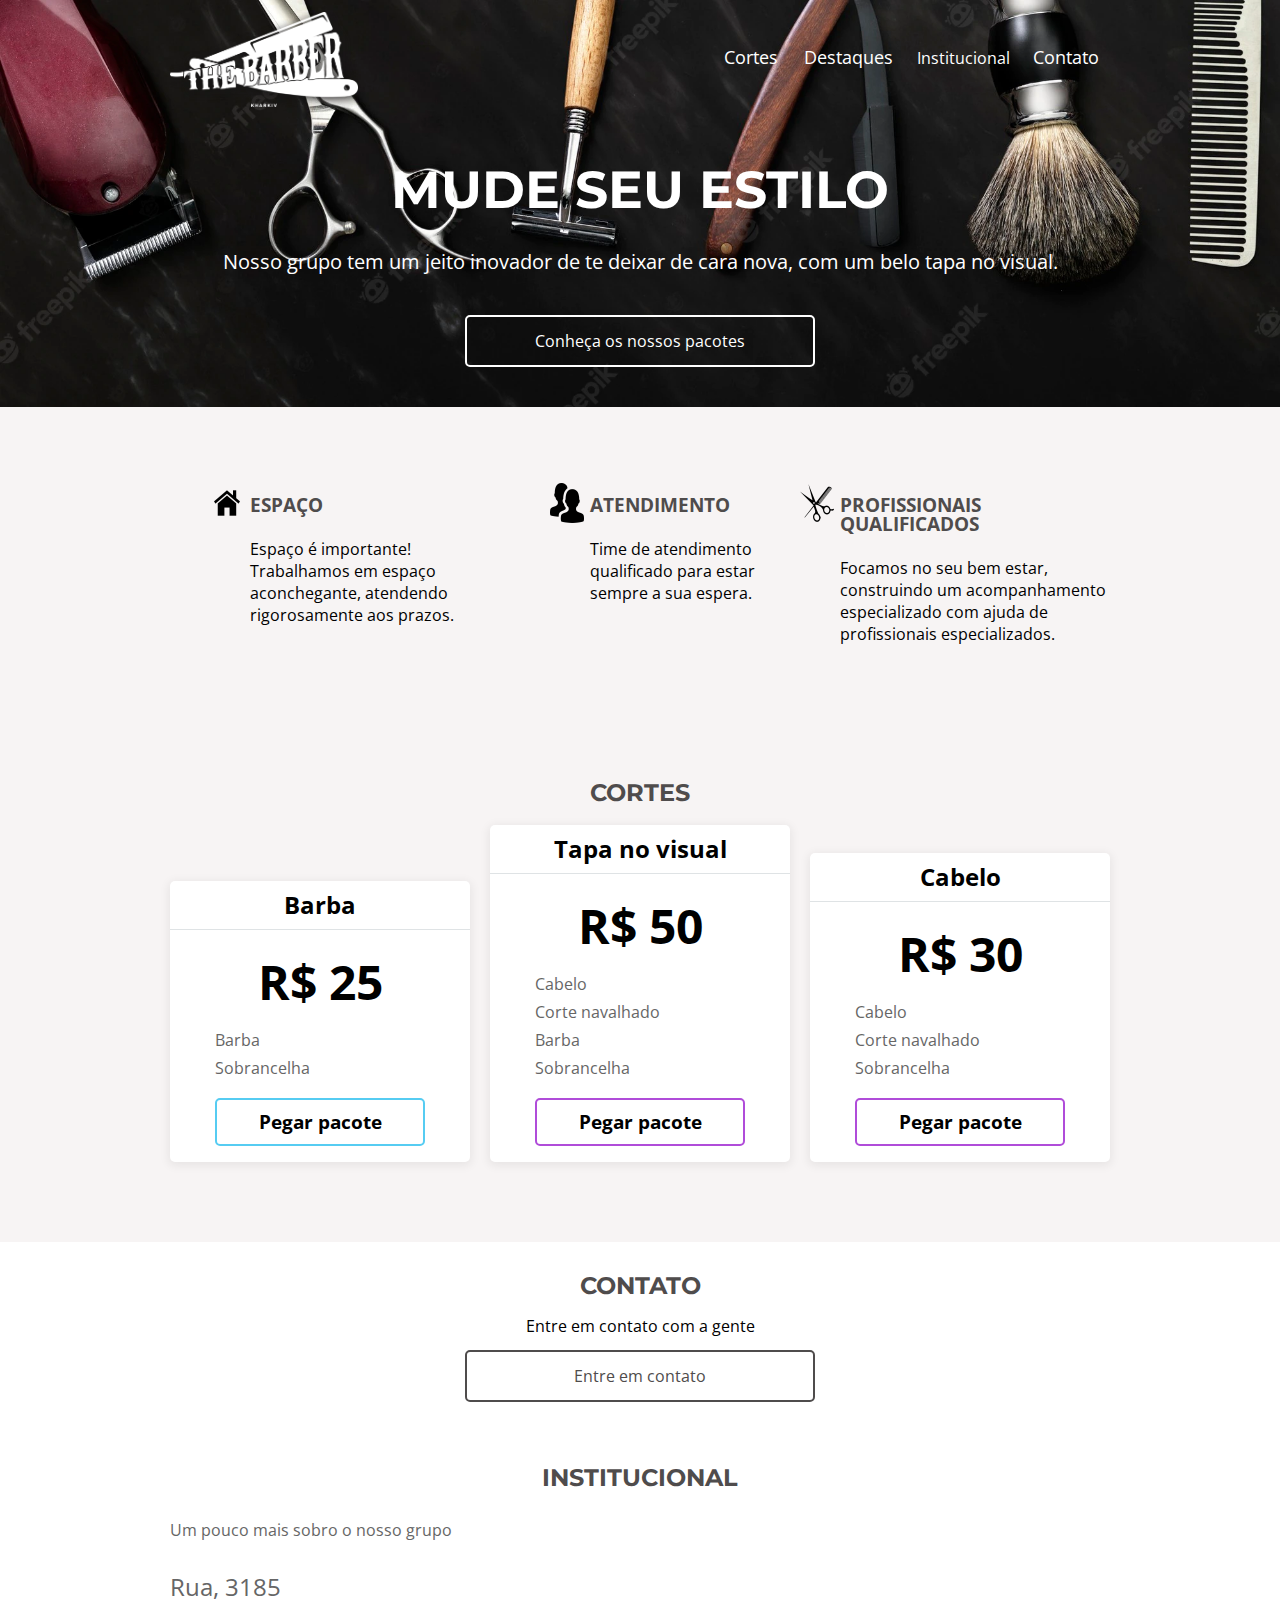
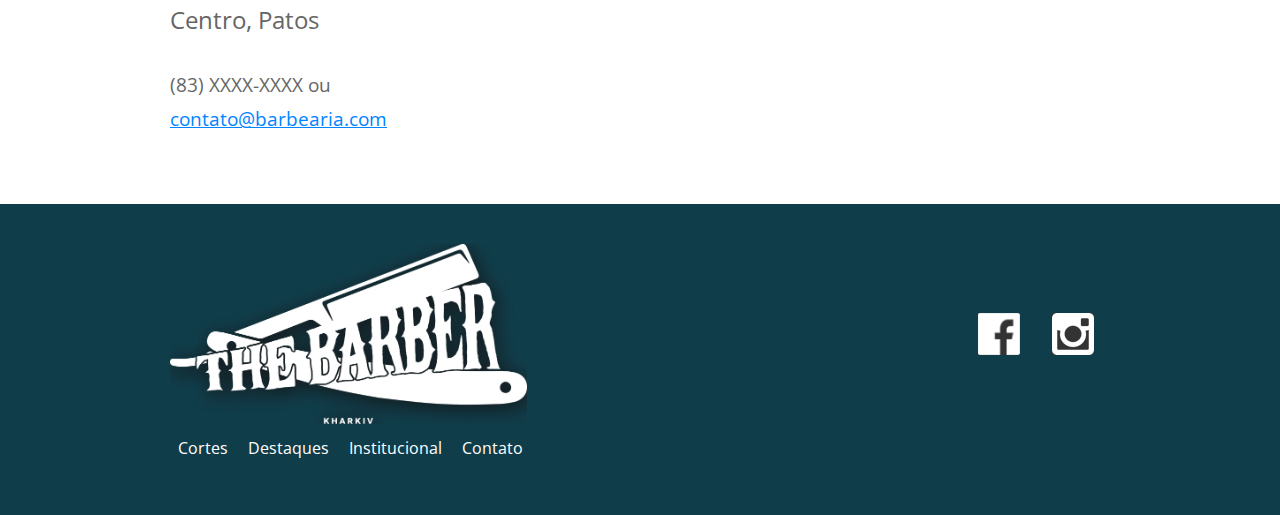
==== commit 8bcb23f6: "fundo pag-obrigado" ====
--- a/index.html
+++ b/index.html
@@ -17,6 +17,7 @@
         <link rel="stylesheet" href="css/contato.css">
         <link rel="stylesheet" href="css/institucional.css">
         <link rel="stylesheet" href="css/rodape.css">
+        <script src="index.js" type="module"></script>
     </head>
     <body>
         <header class="cabecalho container">
@@ -118,7 +119,7 @@
             </section>
         </main>
         <footer class="rodape container">
-            <img src="img/logo2.png" alt="Logo" class="rodape__logo" width="35%">
+            <img src="img/logo2.png" alt="Logo" class="rodape__logo" width="38%">
             <ul class="rodape__social">
                 <li><a href="#" class="rodape__midia"><img src="img/facebook.png" alt="Ícone do Facebook"></a></li>
                 <li><a href="#" class="rodape__midia"><img src="img/instagram.png" alt="Ícone do Instagram"></a></li>
--- a/css/base.css
+++ b/css/base.css
@@ -36,7 +36,7 @@
     max-width: 350px;
     box-sizing: border-box;
     padding: 1rem 2rem;
-    border: 1px solid var(--branco);
+    border: 2px solid var(--branco);
     border-radius: 5px;
 }
 
